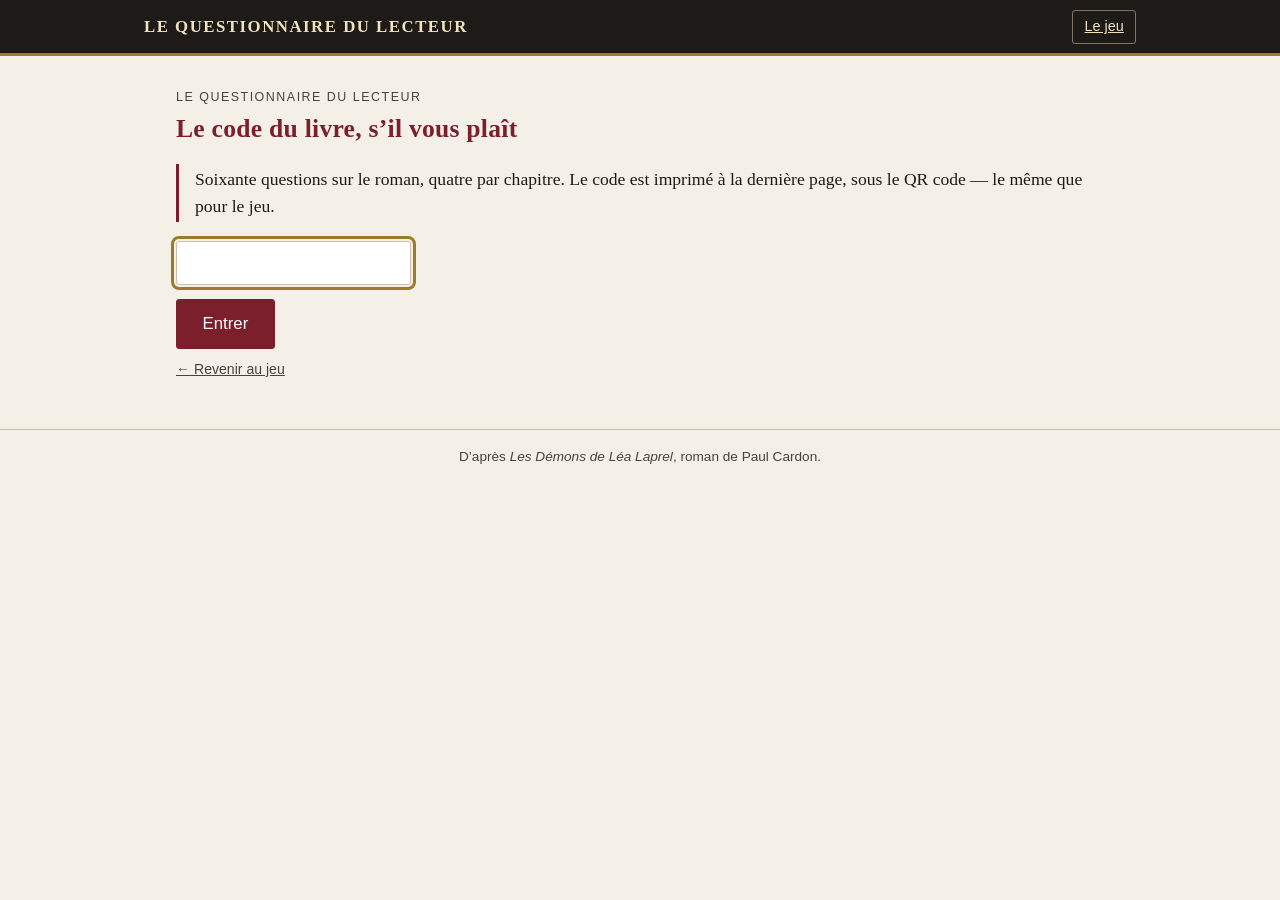
==== questionnaire.html @ 8be08f0a "Le questionnaire du lecteur : soixante questions, une note, un diplôme Le code du livre ouvrait une " ====
<!DOCTYPE html>
<html lang="fr">
<head>
<meta charset="utf-8">
<meta name="viewport" content="width=device-width, initial-scale=1, viewport-fit=cover">
<title>Le questionnaire du lecteur — Les Démons de Léa Laprel</title>
<meta name="description" content="Soixante questions sur Les Démons de Léa Laprel, roman de Paul Cardon : une par chapitre lu, une note sur 20, une mention et un diplôme.">
<meta name="robots" content="noindex">

<meta name="theme-color" content="#1e1a17">
<link rel="icon" href="icone-192.png" sizes="192x192">
<link rel="apple-touch-icon" href="icone-180.png">
<meta name="apple-mobile-web-app-capable" content="yes">
<meta name="apple-mobile-web-app-title" content="Léa Laprel">
<meta name="apple-mobile-web-app-status-bar-style" content="black-translucent">
<meta name="mobile-web-app-capable" content="yes">

<link rel="stylesheet" href="style.css">
<link rel="stylesheet" href="questionnaire.css">
</head>
<body class="lecteur questionnaire">

<div id="fond" class="fond" aria-hidden="true"></div>

<header class="entete" id="entete">
  <div class="entete-haut">
    <p class="marque">Le questionnaire du lecteur</p>
    <div class="compteurs">
      <span class="compteur" id="compte-score" hidden>0 / 60</span>
      <a class="bouton bouton-discret" href="index.html">Le jeu</a>
    </div>
  </div>
  <div class="jauge" id="jauge" hidden>
    <div class="jauge-barre" id="jauge-barre"></div>
  </div>
</header>

<main id="scene" class="scene">
  <section class="ecran">
    <h2 tabindex="-1">Chargement…</h2>
    <p>Le questionnaire récupère ses questions.</p>
  </section>
</main>

<footer class="pied">
  <p>D’après <em>Les Démons de Léa Laprel</em>, roman de Paul Cardon.</p>
</footer>

<p id="annonces" class="lecteur-seul" aria-live="polite"></p>

<noscript>
  <p class="bandeau">Ce questionnaire a besoin de JavaScript. Activez-le, puis rechargez la page.</p>
</noscript>

<script src="questionnaire.js"></script>
</body>
</html>
---- style.css ----
/* =========================================================================
   Escape game pédagogique — feuille de style unique.
   Ambiance du roman : papier, encre, bordeaux, dorure — et, derrière
   chaque écran, l'illustration du lieu (voir la section « Illustrations »).
   Aucune police téléchargée.
   ========================================================================= */

:root {
  --mono: Consolas, Menlo, "DejaVu Sans Mono", monospace;
  --papier:      #f5f0e7;
  --papier-fonce:#e9e1d3;
  --carte:       #fffdf8;
  --encre:       #1e1a17;
  --encre-douce: #4a423b;
  --bordeaux:    #7a1f2b;
  --bordeaux-clair:#9c3341;
  --or:          #9a7c2a;
  --vert:        #2f5d3a;
  --trait:       #cdbfa6;
  --ombre:       0 1px 2px rgba(30,26,23,.10), 0 4px 14px rgba(30,26,23,.06);

  --serif: Georgia, "Iowan Old Style", "Times New Roman", "Liberation Serif", serif;
  --sans: "Segoe UI", Roboto, "Helvetica Neue", Arial, "Liberation Sans", sans-serif;
}

* { box-sizing: border-box; }

html { -webkit-text-size-adjust: 100%; }

body {
  margin: 0;
  padding: 0;
  background: var(--papier);
  color: var(--encre);
  font-family: var(--sans);
  font-size: 17px;
  line-height: 1.55;
}

h1, h2, h3, .marque, .chiffre-revele, .code-sortie, .mot-de-passe {
  font-family: var(--serif);
  font-weight: 700;
  letter-spacing: .01em;
}

h2 { font-size: 1.6rem; margin: 0 0 .2em; }
/* Le titre d'un écran reçoit la mise au point pour que les lecteurs
   d'écran annoncent le changement de page. Il ne se tabule pas
   (tabindex="-1") : lui dessiner un cadre rouge n'aide personne et
   saute aux yeux sur chaque écran. On laisse le cadre aux titres que
   l'on peut vraiment atteindre au clavier. */
h2:focus-visible { outline: 3px solid var(--bordeaux); outline-offset: 4px; }
h2[tabindex="-1"]:focus, h2[tabindex="-1"]:focus-visible,
h3[tabindex="-1"]:focus, h3[tabindex="-1"]:focus-visible { outline: none; }
h3 { font-size: 1.15rem; margin: 0 0 .4em; }

p { margin: 0 0 .8em; }

.lecteur-seul {
  position: absolute; width: 1px; height: 1px;
  overflow: hidden; clip: rect(0 0 0 0); clip-path: inset(50%);
  white-space: nowrap;
}

/* ---------------------------------------------------------------- Bandeau */

.bandeau {
  margin: 0;
  padding: .7rem 1rem;
  background: #fbf1cf;
  border-bottom: 2px solid var(--or);
  color: #4a3a06;
  font-size: .95rem;
}
.bandeau ul { margin: .4em 0 0; padding-left: 1.2em; }
.bandeau li { margin-bottom: .2em; }
.bandeau strong { font-family: var(--serif); }

/* ----------------------------------------------------------------- Entête */

.entete {
  background: var(--encre);
  color: var(--papier);
  border-bottom: 3px solid var(--or);
  padding: .6rem clamp(.8rem, 3vw, 2rem);
}
.entete-haut {
  display: flex; flex-wrap: wrap; align-items: center; gap: .6rem 1rem;
  justify-content: space-between;
  max-width: 62rem; margin: 0 auto;
}
.marque {
  margin: 0;
  font-size: 1.05rem;
  color: #f0e2bd;
  text-transform: uppercase;
  letter-spacing: .09em;
}
.compteurs { display: flex; align-items: center; gap: .5rem; flex-wrap: wrap; }
.compteur {
  font-variant-numeric: tabular-nums;
  background: rgba(255,255,255,.09);
  border: 1px solid rgba(240,226,189,.3);
  border-radius: 3px;
  padding: .2rem .6rem;
  font-size: 1rem;
}
#chrono { font-family: var(--serif); font-size: 1.25rem; min-width: 5.2rem; text-align: center; font-variant-numeric: lining-nums; }

/* Carnet des chiffres trouvés */
.carnet {
  display: flex; gap: .4rem; justify-content: center;
  list-style: none; margin: .5rem auto 0; padding: 0;
  max-width: 62rem;
}
.carnet li {
  width: 2rem; height: 2.3rem;
  display: flex; align-items: center; justify-content: center;
  border: 1px solid rgba(240,226,189,.35);
  border-radius: 3px;
  font-family: var(--serif); font-size: 1.2rem;
  color: rgba(240,226,189,.35);
}
.carnet li.trouve { color: #1e1a17; background: #e3c86a; border-color: #e3c86a; }

/* ------------------------------------------------------------------ Scène */

.scene {
  max-width: 62rem;
  margin: 0 auto;
  padding: clamp(1rem, 3vw, 2rem) clamp(.8rem, 3vw, 2rem) 3rem;
}
.ecran > h2 { color: var(--bordeaux); }
.sur-titre {
  margin: 0 0 .1em;
  text-transform: uppercase; letter-spacing: .12em;
  font-size: .78rem; color: var(--encre-douce);
}

.narration {
  font-family: var(--serif);
  font-size: 1.1rem;
  border-left: 3px solid var(--bordeaux);
  padding: .1rem 0 .1rem 1rem;
  margin: 1rem 0 1.2rem;
}
.consigne-lecture {
  background: var(--papier-fonce);
  border: 1px solid var(--trait);
  border-radius: 4px;
  padding: .8rem 1rem;
  margin-bottom: 1.4rem;
}
.consigne-lecture strong { display: block; font-family: var(--serif); color: var(--bordeaux); }

/* ---------------------------------------------------------------- Énigmes */

.enigme {
  background: var(--carte);
  border: 1px solid var(--trait);
  border-radius: 5px;
  box-shadow: var(--ombre);
  padding: 1rem clamp(.8rem, 2.5vw, 1.4rem);
  margin-bottom: 1.2rem;
}
.enigme.resolue { border-color: var(--vert); background: #f4f8f3; }
.enigme-entete { display: flex; align-items: baseline; gap: .6rem; margin-bottom: .5rem; }
.enigme-numero {
  font-family: var(--serif); font-size: .8rem; letter-spacing: .1em;
  text-transform: uppercase; color: var(--encre-douce);
}
.enigme-etat { margin-left: auto; font-size: .9rem; color: var(--vert); font-weight: 700; }
.consigne { margin-bottom: .9rem; }

/* Boutons */
.bouton {
  font: inherit;
  font-family: var(--sans);
  background: var(--bordeaux);
  color: #fff;
  border: 1px solid var(--bordeaux);
  border-radius: 3px;
  padding: .55rem 1.1rem;
  cursor: pointer;
  min-height: 2.6rem;
}
.bouton:hover { background: var(--bordeaux-clair); }
.bouton:disabled { background: #a79b8c; border-color: #a79b8c; cursor: default; }
.bouton-secondaire { background: transparent; color: var(--bordeaux); }
.bouton-secondaire:hover { background: #f1e4e4; }
.bouton-discret {
  background: transparent; color: #f0e2bd;
  border-color: rgba(240,226,189,.45);
  padding: .3rem .7rem; min-height: 0; font-size: .9rem;
}
.bouton-discret:hover { background: rgba(255,255,255,.12); }
.bouton-large { font-size: 1.05rem; padding: .7rem 1.6rem; }
:focus-visible { outline: 3px solid var(--or); outline-offset: 2px; }
.entete :focus-visible { outline-color: #e3c86a; }

.ligne-actions { display: flex; flex-wrap: wrap; gap: .6rem; align-items: center; margin-top: .8rem; }

/* Retour après vérification */
.retour { margin: .8rem 0 0; padding: .6rem .8rem; border-radius: 3px; font-size: .97rem; }
.retour[data-ton="echec"] { background: #fbeeee; border: 1px solid #e0bcbc; color: #6c2029; }
.retour[data-ton="succes"] { background: #eef5ee; border: 1px solid #b9d3bd; color: var(--vert); }

/* --- Type « ordre » --- */
.tuiles { list-style: none; margin: 0; padding: 0; }
.tuile {
  display: flex; align-items: center; gap: .7rem;
  background: var(--papier);
  border: 1px solid var(--trait);
  border-left: 4px solid var(--or);
  border-radius: 3px;
  padding: .55rem .7rem;
  margin-bottom: .45rem;
}
.tuile.survol { border-color: var(--bordeaux); background: #f6ecec; }
.tuile.deplacee { border-left-color: var(--bordeaux); }
.tuile-rang {
  font-family: var(--serif); font-size: 1.1rem; color: var(--encre-douce);
  min-width: 1.4rem; text-align: center;
}
.tuile-texte { flex: 1; }
.tuile-texte.vide { color: #9a8f80; font-style: italic; }
.tuile-fleches { display: flex; gap: .25rem; }
.tuile-fleches .bouton {
  padding: .25rem .6rem; min-height: 2.2rem;
  background: transparent; color: var(--encre); border-color: var(--trait);
  font-size: 1rem; line-height: 1;
}
.tuile-fleches .bouton:hover:not(:disabled) { background: var(--papier-fonce); }
.tuile-fleches .bouton:disabled { opacity: .35; background: transparent; border-color: var(--trait); color: var(--encre); }
.aide-clavier { font-size: .88rem; color: var(--encre-douce); margin: .6rem 0 0; }

/* Révélation du mot de passe : uniquement après réussite */
.mot-de-passe {
  margin: .9rem 0 0; text-align: center;
  font-size: clamp(1.6rem, 6vw, 2.4rem); letter-spacing: .28em;
  color: var(--bordeaux); text-indent: .28em;
}
.mot-de-passe .lettre {
  display: inline-block;
  opacity: 0;
  animation: apparait .45s ease-out forwards;
}
@keyframes apparait {
  from { opacity: 0; transform: translateY(-.25em); }
  to   { opacity: 1; transform: none; }
}

/* --- Type « saisie » --- */
.champ-saisie {
  font: inherit; font-size: 1.05rem;
  padding: .5rem .7rem;
  border: 1px solid var(--trait); border-radius: 3px;
  background: #fff; color: var(--encre);
  min-width: 12rem; max-width: 100%;
}

/* --- Type « association » --- */
.assoc { display: grid; grid-template-columns: 1fr 1fr; gap: .5rem 1rem; }
.colonne { list-style: none; margin: 0; padding: 0; }
.colonne-titre {
  font-family: var(--serif); font-size: .8rem; text-transform: uppercase;
  letter-spacing: .1em; color: var(--encre-douce); margin: 0 0 .3rem;
}
.jeton {
  width: 100%; text-align: left; font: inherit; color: var(--encre);
  background: var(--papier); border: 1px solid var(--trait); border-radius: 3px;
  padding: .55rem .7rem; margin-bottom: .45rem; cursor: pointer;
  display: flex; align-items: center; gap: .5rem; min-height: 2.6rem;
}
.jeton:hover { background: var(--papier-fonce); }
.jeton[aria-pressed="true"] { border-color: var(--bordeaux); background: #f6ecec; box-shadow: inset 0 0 0 1px var(--bordeaux); }
.jeton.lie { border-left: 4px solid var(--or); }
.puce {
  display: inline-flex; align-items: center; justify-content: center;
  width: 1.5rem; height: 1.5rem; flex: none;
  border-radius: 50%; background: var(--or); color: #fff;
  font-size: .85rem; font-weight: 700;
}
.puce.creuse { background: transparent; border: 1px dashed var(--trait); color: transparent; }

/* --- Type « erreurs » --- */
.resume {
  font-family: var(--serif); font-size: 1.08rem; line-height: 2;
  background: var(--papier); border: 1px solid var(--trait);
  border-radius: 3px; padding: .8rem 1rem;
}
.mot {
  font: inherit; background: none; border: none;
  border-bottom: 1px dotted #b7a68a;
  padding: 0 .1em; margin: 0; cursor: pointer; color: inherit;
  border-radius: 2px;
}
.mot:hover { background: #efe6d4; }
.mot[aria-pressed="true"] {
  background: var(--bordeaux); color: #fff; border-bottom-color: var(--bordeaux);
  text-decoration: line-through;
}

/* ---------------------------------------------------------------- Indices */

.indices {
  background: var(--papier-fonce);
  border: 1px solid var(--trait); border-radius: 5px;
  padding: .9rem 1rem; margin-top: 1.6rem;
}
.indices h3 { color: var(--bordeaux); }
.indices p.avertissement { font-size: .9rem; color: var(--encre-douce); }
.indice {
  background: var(--carte); border: 1px solid var(--trait); border-left: 4px solid var(--or);
  border-radius: 3px; padding: .6rem .8rem; margin-bottom: .5rem;
}
.indice-titre { font-family: var(--serif); font-size: .8rem; text-transform: uppercase; letter-spacing: .1em; color: var(--encre-douce); }

/* ---------------------------------------------------------------- Coffret */

.coffret {
  margin-top: 1.6rem;
  background: var(--encre); color: var(--papier);
  border: 2px solid var(--or); border-radius: 5px;
  padding: 1.2rem clamp(.9rem, 3vw, 1.6rem);
}
.coffret h3 { color: #e3c86a; }
.chiffre-revele {
  font-size: clamp(3rem, 14vw, 5rem); line-height: 1;
  color: #e3c86a; text-align: center; margin: .3rem 0 .6rem;
}
.pont-pro {
  background: rgba(255,255,255,.06);
  border-left: 3px solid #e3c86a;
  padding: .8rem 1rem; margin: 1rem 0 0;
}
.pont-pro .etiquette {
  display: block; font-family: var(--serif); font-size: .78rem;
  text-transform: uppercase; letter-spacing: .12em; color: #e3c86a; margin-bottom: .3rem;
}
.coffret .bouton { background: #e3c86a; color: var(--encre); border-color: #e3c86a; }
.coffret .bouton:hover { background: #f0d986; }

/* ------------------------------------------------------------ Écran final */

.coffre-final {
  background: var(--carte); border: 1px solid var(--trait); border-radius: 5px;
  box-shadow: var(--ombre); padding: 1.4rem; text-align: center;
}
.champ-code {
  font-family: var(--mono); font-size: 2rem; letter-spacing: .5em;
  text-align: center; text-indent: .5em;
  width: 100%; max-width: 16rem;
  padding: .4rem; border: 2px solid var(--trait); border-radius: 4px;
  background: #fff; color: var(--encre);
}
.code-sortie {
  font-family: var(--mono);
  font-size: clamp(1.5rem, 6vw, 2.3rem);
  letter-spacing: .04em;
  color: var(--bordeaux); text-align: center;
  background: var(--papier-fonce); border: 2px dashed var(--bordeaux);
  border-radius: 5px; padding: 1rem; margin: 1rem 0;
  word-break: break-word;
}
.recap { list-style: none; padding: 0; margin: 1rem 0; }
.recap li {
  display: flex; justify-content: space-between; gap: 1rem;
  border-bottom: 1px dotted var(--trait); padding: .35rem 0;
}
.recap .valeur { font-family: var(--serif); font-weight: 700; }

/* --------------------------------------------------------- Repli / erreur */

.repli {
  background: var(--carte); border: 1px solid var(--trait);
  border-left: 4px solid var(--bordeaux);
  border-radius: 5px; padding: 1.2rem;
}
.repli code {
  background: var(--papier-fonce); padding: .1em .35em; border-radius: 2px;
  font-size: .95em;
}

/* ------------------------------------------------------------------- Pied */

.pied {
  border-top: 1px solid var(--trait);
  padding: 1rem; text-align: center;
  font-size: .85rem; color: var(--encre-douce);
}
.pied p { margin: 0; }

/* -------------------------------------------------------- Petits écrans */

@media (max-width: 640px) {
  body { font-size: 16px; }
  .assoc { grid-template-columns: 1fr; }
  .tuiles .tuile { flex-wrap: wrap; }      /* la liste du type « ordre », pas les lettres de la finale */
  .tuile-texte { flex-basis: 100%; order: 3; }
  .compteurs { width: 100%; justify-content: space-between; }
}

/* Écrans de salle informatique souvent en 1024×768 : on garde de grosses cibles */
@media (pointer: coarse) {
  .bouton, .jeton, .mot { min-height: 2.9rem; }
  .mot { min-height: 0; padding: .15em .25em; }
}

@media (prefers-reduced-motion: reduce) {
  .mot-de-passe .lettre { animation: none; opacity: 1; }
  * { transition: none !important; }
}

@media print {
  .entete, .pied, .indices, .ligne-actions { display: none; }
}

/* Écran de repli : le sélecteur de fichier natif reste le seul contrôle. */
.etiquette-fichier { display: block; font-weight: 700; margin-bottom: .3rem; }
.repli input[type="file"] { font: inherit; max-width: 100%; }

/* ------------------------------------------------- Écran de révélation
   Densité calculée pour tenir sans défilement sur un poste 1024x768. */

body.sans-pied .pied { display: none; }
body.sans-pied .carnet { display: none; }
body.sans-pied .entete { padding-top: .4rem; padding-bottom: .4rem; }
body.sans-pied .scene { padding-top: .6rem; padding-bottom: .8rem; }
body.sans-pied .marque { font-size: .92rem; }
body.sans-pied .compteur { font-size: .88rem; padding: .15rem .5rem; }
body.sans-pied #chrono { font-size: 1.05rem; }

.revelation .sur-titre { margin-bottom: 0; }
.revelation h2 { font-size: 1.22rem; margin: 0 0 .4rem; }
.revelation-grille {
  display: grid;
  grid-template-columns: 1fr 1fr;
  gap: .55rem .9rem;
  align-items: start;
}
.revelation .bloc {
  background: var(--carte);
  border: 1px solid var(--trait);
  border-radius: 5px;
  padding: .55rem .8rem;
}
.revelation .bloc-large { grid-column: 1 / -1; }
.revelation .bloc h3 {
  display: flex; align-items: baseline; gap: .45rem;
  color: var(--bordeaux); font-size: .98rem; margin: 0 0 .35rem;
}
.revelation .bloc-num {
  display: inline-flex; align-items: center; justify-content: center;
  width: 1.3rem; height: 1.3rem; flex: none;
  border-radius: 50%; background: var(--bordeaux); color: #fff;
  font-family: var(--sans); font-size: .78rem; font-weight: 700;
}
.revelation .bloc > p { margin: 0; font-size: .9rem; line-height: 1.45; }

.equivalences { list-style: none; margin: 0; padding: 0; }
.equivalences li {
  display: flex; justify-content: space-between; align-items: baseline; gap: .9rem;
  padding: .08rem 0;
  border-bottom: 1px dotted var(--trait);
  font-size: .85rem; line-height: 1.38;
}
.equivalences li:last-child { border-bottom: none; }
.equivalences .somme { flex: 1 1 auto; }
.equivalences .equiv {
  flex: 0 1 auto; text-align: right;
  font-weight: 700; color: var(--bordeaux);
}

.revelation .encadre {
  margin: .45rem 0 0; padding: .4rem .6rem;
  background: var(--encre); color: #f0e2bd;
  border-left: 3px solid #e3c86a; border-radius: 3px;
  font-family: var(--serif); font-size: .86rem; line-height: 1.36;
}
.revelation .note {
  margin: .5rem 0 0;
  font-size: .7rem; line-height: 1.36; color: var(--encre-douce);
}
.revelation .ligne-actions { margin-top: .5rem; }
.revelation .bouton-large { font-size: 1rem; padding: .5rem 1.4rem; min-height: 2.3rem; }

/* En dessous de 860 px (tablette), une seule colonne : les deux colonnes
   obligeraient chaque ligne à se couper en deux. */
@media (max-width: 860px) {
  .revelation-grille { grid-template-columns: 1fr; }
  .equivalences li { flex-wrap: wrap; gap: 0 .6rem; }
  .equivalences .equiv { text-align: left; }
  body.sans-pied .scene { padding-bottom: 2rem; }
}

/* ------------------------------------- Le passage du roman dans l'app */

.passage {
  background: var(--carte);
  border: 1px solid var(--trait);
  border-left: 4px solid var(--bordeaux);
  border-radius: 5px;
  padding: .7rem clamp(.7rem, 2vw, 1.1rem);
  margin-bottom: 1.4rem;
}
.passage-entete {
  display: flex; align-items: center; justify-content: space-between;
  gap: .8rem; flex-wrap: wrap; margin-bottom: .5rem;
}
.passage-entete h3 { margin: 0; color: var(--bordeaux); font-size: 1.02rem; }
.bouton-petit { padding: .3rem .8rem; min-height: 2.1rem; font-size: .88rem; }

/* Un seul ascenseur pour tout l'extrait, sous-titres compris : avec deux
   listes, deux zones de défilement séparées rendaient la lecture pénible. */
.passage-corps { max-height: 52vh; overflow-y: auto; padding-right: .4rem; }

/* Le texte garde la forme qu'il a dans le livre : des paragraphes, un
   alinéa, les répliques détachées. Le numéro de ligne se lit en exposant
   au début de chaque phrase, comme dans une édition scolaire — il sert
   aux renvois « l. 19 » sans découper la page en bandes. */
.passage-texte {
  font-family: var(--serif); font-size: 1.04rem; line-height: 1.8;
  text-align: left; hyphens: none;
}

.passage-compte {
  font-size: .82rem; color: var(--encre-douce);
  letter-spacing: .04em; text-transform: lowercase;
  margin-left: auto; margin-right: .2rem;
}
.passage-situation {
  margin: .9rem 0 .3rem; font-size: .86rem; letter-spacing: .05em;
  text-transform: uppercase; color: var(--bordeaux);
}
.passage-situation:first-child { margin-top: 0; }

@media (max-width: 640px) {
  .passage-texte { font-size: 1rem; line-height: 1.75; }
  .passage-corps { max-height: 46vh; }
}

/* ----------------------------------- L'étude du texte (version élèves) */

.etude {
  background: var(--papier-fonce);
  border: 1px solid var(--trait);
  border-radius: 5px;
  padding: .85rem clamp(.7rem, 2vw, 1.1rem) 1rem;
  margin-bottom: 1.4rem;
}
.etude-entete {
  display: flex; align-items: baseline; justify-content: space-between;
  gap: .8rem; flex-wrap: wrap; margin-bottom: .35rem;
}
.etude-entete h3 { margin: 0; color: var(--encre); font-size: 1.05rem; }
.etude-compte { font-size: .82rem; color: var(--encre-douce); }
.etude-consigne { margin: 0 0 .9rem; font-size: .95rem; color: var(--encre-douce); }

.etude-questions { margin: 0; padding: 0 0 0 1.5rem; display: grid; gap: 1.1rem; }
.etude-question {
  padding: .1rem 0 .1rem .55rem;
  border-left: 3px solid transparent;
}
.etude-question[data-etat="juste"] { border-left-color: var(--vert); }
.etude-question[data-etat="faux"]  { border-left-color: var(--bordeaux-clair); }
.etude-question .question-libelle { font-family: var(--serif); font-size: 1.02rem; }
.etude-question .champ-saisie { max-width: 22rem; }

.etiquette-domaine {
  display: inline-block; margin-bottom: .3rem;
  padding: .08rem .5rem;
  background: var(--carte); border: 1px solid var(--trait); border-radius: 999px;
  font-size: .74rem; letter-spacing: .09em; text-transform: uppercase;
  color: var(--bordeaux);
}
.retour-question { margin-top: .5rem; font-size: .93rem; }

/* La pastille de renvoi : « phrase 19 ». Le numéro est calculé par le
   moteur à partir du texte visé — il n'est écrit nulle part. On la touche
   pour surligner la phrase dans l'extrait. */
.renvoi {
  display: inline-block;
  font-family: var(--sans); font-size: .76rem; font-weight: 600;
  letter-spacing: .02em; line-height: 1.3;
  padding: .26rem .62rem; margin: 0;
  color: var(--bordeaux); background: var(--papier);
  border: 1px solid var(--trait); border-radius: 999px;
  cursor: pointer; white-space: nowrap;
  vertical-align: .08em; position: relative;
}
/* La pastille reste petite dans la phrase, mais la zone touchée fait la
   taille d'un doigt : indispensable sur téléphone. */
.renvoi::after { content: ''; position: absolute; top: -9px; right: -4px; bottom: -9px; left: -4px; }
.renvoi:hover { background: #fbf1cf; border-color: var(--bordeaux); }
.renvoi:focus-visible { outline: 2px solid var(--bordeaux); outline-offset: 2px; }
.retour-renvois .renvoi { background: var(--carte); }

/* La phrase visée, une fois la pastille touchée. Elle le reste jusqu'à
   la pastille suivante : deux renvois se comparent ainsi à l'œil. */

.titre-enigme {
  margin: 0 0 .2rem; color: var(--bordeaux);
  font-size: 1.05rem; letter-spacing: .02em;
}
.titre-enigme::after {
  content: ""; display: block; width: 2.2rem; height: 2px;
  margin-top: .3rem; background: var(--or);
}

@media (max-width: 640px) {
  .etude-questions { padding-left: 1.2rem; gap: 1.3rem; }
}

/* =========================================================================
   Version lecteur — composants propres aux quatorze étapes.
   ========================================================================= */

/* --- La phrase à reconstituer, dans l'en-tête --- */
.phrase-bandeau {
  display: flex; flex-wrap: wrap; justify-content: center; align-items: center;
  gap: .18rem; margin: .55rem auto 0; padding: 0; max-width: 62rem;
  font-family: var(--serif);
}
.phrase-bandeau .case {
  display: inline-flex; align-items: center; justify-content: center;
  min-width: 1.5rem; height: 1.9rem; padding: 0 .15rem;
  border-bottom: 2px solid rgba(240,226,189,.35);
  color: rgba(240,226,189,.3); font-size: 1.05rem;
}
.phrase-bandeau .case.trouvee { color: #e3c86a; border-bottom-color: #e3c86a; }
.phrase-bandeau .liaison { width: .7rem; }

/* --- Les tuiles de la finale -------------------------------------
   « J’ÉTAIS » est posé, le reste se déplace. Une tuile doit se viser au
   pouce : jamais moins de 44 px, et l'ensemble doit tenir sur la
   largeur d'un iPhone sans déborder. */
.tuiles-finale {
  display: flex; flex-wrap: wrap; align-items: center; justify-content: center;
  gap: .3rem .5rem; margin: .4rem 0 .6rem;
}
.tuiles-fixe, .tuiles-mot { display: flex; flex-wrap: wrap; gap: .25rem; align-items: center; }
.tuiles-plateau {
  display: flex; flex-wrap: wrap; align-items: center; justify-content: center;
  gap: .25rem .5rem;
}
.tuiles-espace { width: .5rem; }
.tuiles-liaison { color: var(--encre-douce); font-size: 1.1rem; padding: 0 .05rem; }
.tuiles-finale .tuile {
  font-family: var(--serif); font-size: 1.15rem; font-weight: 700;
  min-width: 2.5rem; min-height: 2.75rem; padding: 0 .2rem;
  display: inline-flex; align-items: center; justify-content: center;
  background: var(--carte); color: var(--encre);
  border: 1px solid var(--trait); border-radius: 4px;
  box-shadow: var(--ombre); cursor: pointer;
  touch-action: manipulation;          /* pas de zoom au double-toucher */
}
.tuiles-finale .tuile:hover { background: var(--papier-fonce); }
.tuiles-finale .tuile.choisie {
  background: var(--bordeaux); color: #fff; border-color: var(--bordeaux);
  transform: translateY(-2px);
}
.tuiles-finale .tuile-posee {
  background: transparent; color: var(--encre-douce);
  border-style: dashed; box-shadow: none; cursor: default;
}
.tuiles-indices { margin-top: .4rem; }
.tuiles-indices .indice { margin: .25rem 0; }
.ligne-actions-gauche { justify-content: flex-start; }

/* La boîte : les lettres gagnées, en vrac. Plus de cases vides en forme
   de phrase — elles disaient le nombre de mots et leurs longueurs. */
.boite-nom {
  font-family: var(--sans); font-size: .72rem; letter-spacing: .09em;
  text-transform: uppercase; color: rgba(240,226,189,.55);
  margin-right: .35rem; white-space: nowrap;
}
.phrase-bandeau .case {
  border: 1px solid rgba(240,226,189,.28); border-radius: 3px;
  background: rgba(240,226,189,.07);
}
.phrase-bandeau .case.trouvee {
  border-color: rgba(227,200,106,.55); background: rgba(227,200,106,.12);
}

/* Une ligne sous les deux portes de l'accueil : elle annonce le
   questionnaire sans se donner des airs de troisième entrée. */
.annonce-questionnaire {
  margin: .9rem 0 0; font-size: .92rem; color: var(--encre-douce);
  text-align: center; font-style: italic;
}

.avertissement-fort {
  background: #fbf1cf; border: 1px solid var(--or); border-left: 4px solid var(--bordeaux);
  border-radius: 4px; padding: .65rem .9rem; margin: 0 0 1.2rem;
  color: #4a3a06; font-weight: 700;
}

.jeu-corps { margin: 1rem 0 0; }

/* --- Sélection : intrus, cartes à retourner --- */
.cartes { list-style: none; margin: 0; padding: 0; display: grid; gap: .5rem; }
@media (min-width: 620px) { .cartes { grid-template-columns: 1fr 1fr; } }
/* La couleur du texte est écrite noir sur blanc : sans elle, Safari sur
   iPhone habille les <button> de son bleu système, et les choix du jeu
   se mettaient à ressembler à des liens. */
.carte {
  width: 100%; text-align: left; font: inherit; color: var(--encre);
  background: var(--carte); border: 1px solid var(--trait); border-left: 4px solid var(--trait);
  border-radius: 4px; padding: .7rem .85rem; cursor: pointer; min-height: 3rem;
}
.carte:hover { background: var(--papier-fonce); }
.carte[aria-pressed="true"] {
  background: var(--encre); color: #f0e2bd; border-color: var(--encre);
  border-left-color: #e3c86a;
}
.carte[aria-pressed="true"]::before { content: "✓ "; color: #e3c86a; font-weight: 700; }

/* --- Questions : menus, boutons, vrai/faux --- */
.questions { margin: 0; padding: 0 0 0 1.4rem; display: grid; gap: .9rem; }
.questions li { padding-left: .2rem; }
.question-libelle { margin: 0 0 .4rem; }
.choix { display: flex; flex-wrap: wrap; gap: .4rem; }
.choix-vf .choix-bouton { min-width: 5.5rem; }
.choix-bouton {
  font: inherit; background: var(--papier); color: var(--encre);
  border: 1px solid var(--trait); border-radius: 3px;
  padding: .5rem .9rem; cursor: pointer; min-height: 2.7rem;
}
.choix-bouton:hover { background: var(--papier-fonce); }
.choix-bouton[aria-pressed="true"] {
  background: var(--bordeaux); color: #fff; border-color: var(--bordeaux);
}
.menu {
  font: inherit; font-size: 1rem; width: 100%; max-width: 26rem;
  padding: .5rem .6rem; min-height: 2.7rem;
  background: #fff; color: var(--encre);
  border: 1px solid var(--trait); border-radius: 3px;
}

/* --- Champs : code, cadenas, devinettes, scores, trous, citations --- */
.champs { display: grid; gap: .8rem; }
.champ-ligne { display: grid; gap: .25rem; }
.champ-libelle { font-size: .97rem; }
.champs-citations .champ-libelle { font-family: var(--serif); font-size: 1.05rem; line-height: 1.6; }
.champs-code .champ-saisie, .champs-cadenas .champ-saisie { max-width: 12rem; }
.champ-cadenas {
  font-family: var(--mono); font-size: 2rem; letter-spacing: .5em;
  text-align: center; text-indent: .5em;
  min-width: 0; width: 9.5rem; max-width: 100%;
}
.phrase-trous {
  font-family: var(--serif); font-size: 1.1rem; line-height: 2.4;
  background: var(--papier); border: 1px solid var(--trait);
  border-radius: 4px; padding: .8rem 1rem; margin: 0;
}
.phrase-trous-seule { background: transparent; border: none; text-align: center; }
.champ-trou {
  display: inline-block; width: 8rem; min-width: 0;
  font-family: var(--serif); text-align: center;
  padding: .15rem .3rem; margin: 0 .2rem;
  border: 0; border-bottom: 2px solid var(--bordeaux); border-radius: 0;
  background: transparent;
}
.champ-trou:focus { outline: none; background: #fbf1cf; }

/* --- Anagrammes --- */
.anagramme {
  background: var(--carte); border: 1px solid var(--trait);
  border-radius: 5px; padding: .8rem 1rem; margin-bottom: .9rem;
}
.anagramme-source { margin: 0 0 .4rem; }
.anagramme-mot { font-family: var(--serif); font-size: 1.15rem; color: var(--bordeaux); font-weight: 700; letter-spacing: .08em; }
.anagramme-fleche { color: var(--encre-douce); }
.anagramme-indice { color: var(--encre-douce); font-size: .9rem; }
.anagramme-resultat {
  font-family: var(--mono); font-size: 1.5rem; letter-spacing: .22em;
  text-align: center; margin: .4rem 0 .6rem; min-height: 2rem;
  color: var(--encre); background: var(--papier-fonce);
  border-radius: 3px; padding: .35rem;
}
.anagramme-banque { display: flex; flex-wrap: wrap; gap: .35rem; justify-content: center; }
.lettre-jeton {
  font-family: var(--serif); font-size: 1.15rem; font-weight: 700;
  width: 2.6rem; height: 2.9rem;
  background: var(--papier); color: var(--encre);
  border: 1px solid var(--trait); border-radius: 3px; cursor: pointer;
}
.lettre-jeton:hover:not(:disabled) { background: #e3c86a; border-color: var(--or); }
.lettre-jeton.utilisee { opacity: .25; cursor: default; }

/* --- Passerelle : la lettre gagnée --- */
.passerelle { text-align: center; }
.lettre-gagnee {
  font-family: var(--serif); font-weight: 700;
  font-size: clamp(4rem, 18vw, 7rem); line-height: 1;
  color: var(--bordeaux); margin: .4rem 0 .6rem;
  animation: apparait .45s ease-out both;
}
.citation {
  font-family: var(--serif); font-size: 1.1rem; font-style: italic;
  color: var(--encre-douce); max-width: 34rem; margin: 0 auto .4rem;
}

/* --- Révélation finale --- */
.revelation-lecteur .narration { border-left-color: var(--or); }
.revelation-lecteur .code-sortie { letter-spacing: .12em; }
.revelation-lecteur .note { font-size: .82rem; color: var(--encre-douce); margin-top: 1rem; }

@media (max-width: 640px) {
  .phrase-bandeau { gap: .12rem; }
  .phrase-bandeau .case { min-width: 1.05rem; height: 1.6rem; font-size: .9rem; padding: 0 .05rem; }
  .phrase-bandeau .liaison { width: .45rem; }
  .questions { padding-left: 1.1rem; }
  .champ-trou { width: 6rem; }
}

/* --- Les deux portes de l'accueil --- */
.consigne-portes { margin: 1rem 0 .6rem; color: var(--encre-douce); }
.portes { display: grid; gap: .7rem; margin-bottom: 1.2rem; }
@media (min-width: 640px) { .portes { grid-template-columns: 1fr 1fr; } }
.porte-carte {
  display: block; width: 100%; text-align: left; font: inherit; cursor: pointer;
  color: var(--encre);
  background: var(--carte); border: 1px solid var(--trait);
  border-left: 4px solid var(--bordeaux); border-radius: 5px;
  padding: .9rem 1rem; box-shadow: var(--ombre);
}
.porte-carte:hover { background: var(--papier-fonce); border-left-color: var(--or); }
.porte-titre {
  display: block; font-family: var(--serif); font-weight: 700;
  font-size: 1.15rem; color: var(--bordeaux); margin-bottom: .25rem;
}
.porte-sous { display: block; font-size: .93rem; color: var(--encre-douce); line-height: 1.5; }

.lien-discret {
  font: inherit; font-size: .88rem; background: none; border: 0;
  color: var(--encre-douce); text-decoration: underline; cursor: pointer; padding: .2rem 0;
}
.lien-discret:hover { color: var(--bordeaux); }

/* --- Minuteur de la séance (version élèves) --- */
#chrono {
  font-family: var(--serif); font-size: 1.2rem; min-width: 5rem;
  text-align: center; font-variant-numeric: lining-nums;
}
#chrono.bientot { color: #f0c27a; border-color: #f0c27a; }
#chrono.ecoule { color: #e59a9a; border-color: #e59a9a; font-size: .95rem; }

/* --- Lettre offerte : chapitre retiré de la séance par le professeur --- */
.phrase-bandeau .case.offerte {
  color: rgba(227,200,106,.45);
  border-bottom-color: rgba(227,200,106,.3);
  border-bottom-style: dotted;
}

/* ------------------------------------------------------------ Les salles
   Une étape est une salle : l'illustration en grand, et sur elle des
   touches posées sur les objets. On presse, un volet s'ouvre — le texte
   d'un côté, l'énigme de l'autre. Les masques couvrent, dans l'image, le
   détail qui donnerait la réponse ; ils se lèvent quand la salle s'ouvre.
   L'image jouable est toujours l'horizontale, jamais rognée : aucun
   repère ne doit sortir du cadre. La verticale remplit le fond.        */

.fond {
  position: fixed; inset: 0; z-index: 0;
  overflow: hidden; background: #0d0b09;
}
body:not(.avec-image) .fond { display: none; }
.fond picture, .fond img { display: block; width: 100%; height: 100%; }
.fond img { object-fit: cover; }

/* Derrière une salle : un remplissage, flou et sombre. */
body.fond-remplissage .fond img {
  filter: blur(26px) brightness(.40) saturate(.8);
  transform: scale(1.12);
}
/* Accueil, récompense, révélation : l'image en grand et nette. */
body.fond-net .fond img { filter: none; transform: none; }

.bandeau, .entete, .scene, .pied { position: relative; z-index: 1; }

/* Les écrans de lecture gardent leur cadre opaque ; la salle, non :
   c'est l'image qui doit occuper l'écran. */
body.avec-image .ecran:not(.salle) {
  background: rgba(246, 241, 232, .95);
  border: 1px solid rgba(120, 104, 78, .45);
  border-radius: 10px;
  padding: clamp(1rem, 3vw, 1.9rem);
  box-shadow: 0 20px 60px rgba(0, 0, 0, .55);
  margin-top: clamp(84px, 19vh, 220px);
}
body.avec-image .pied { color: var(--papier); border-top-color: rgba(255,255,255,.25); }
body.avec-image .pied em { color: #e3c86a; }

/* --- l'écran d'une salle --- */

.ecran.salle { color: var(--papier); text-align: center; }
.ecran.salle > h2 { color: #e3c86a; margin-bottom: .5rem; }
.ecran.salle > .sur-titre { color: #cbbfab; }
.salle-consigne { margin: .7rem 0 .4rem; font-size: .9rem; color: #cbbfab; }
.salle-liste {
  list-style: none; margin: 0 0 .4rem; padding: 0;
  display: flex; flex-wrap: wrap; gap: .5rem; justify-content: center;
}
.bouton-repere { background: rgba(255,255,255,.07); color: #f5f0e7; border-color: rgba(227,200,106,.55); }
.bouton-repere:hover { background: rgba(227,200,106,.22); color: #fff; }
.salle-message {
  position: absolute; left: 1rem; right: 1rem; bottom: 1rem;
  margin: 0 auto; max-width: 42rem; text-align: center;
  background: rgba(18,15,12,.82); color: #f5f0e7;
  border: 1px solid rgba(227,200,106,.45); border-radius: 4px;
  padding: .55rem .9rem;
}
.salle-message[data-ton="succes"] { border-color: #9ccfa4; color: #e8f4ea; }

/* --- le plateau : l'image entière, et rien de rogné --- */

.plateau {
  position: relative;
  width: min(100%, calc((100vh - 17rem) * 1.5));
  margin: 0 auto;
  aspect-ratio: 3 / 2;
  border-radius: 6px;
  overflow: hidden;
  background: #0d0b09;
  box-shadow: 0 18px 50px rgba(0,0,0,.6), 0 0 0 1px rgba(227,200,106,.35);
}
.plateau-image { display: block; width: 100%; height: 100%; object-fit: cover; }

/* --- les touches --- */

.touche {
  position: absolute; transform: translate(-50%, -50%);
  width: max(46px, calc(var(--rayon, 4.5%) * 2));
  height: max(46px, calc(var(--rayon, 4.5%) * 2));
  padding: 0; border: 0; background: none; border-radius: 50%; cursor: pointer;
}
.touche-pastille {
  position: absolute; inset: 0; border-radius: 50%;
  border: 2px solid rgba(255,255,255,.9);
  background: radial-gradient(circle, rgba(227,200,106,.42), rgba(227,200,106,.10) 58%, transparent 72%);
  box-shadow: 0 0 0 2px rgba(0,0,0,.35), 0 2px 12px rgba(0,0,0,.55);
  animation: touche-bat 2.8s ease-in-out infinite;
}
.touche-texte .touche-pastille {
  border-color: #a8d8ff;
  background: radial-gradient(circle, rgba(73,176,255,.42), rgba(73,176,255,.10) 58%, transparent 72%);
}
@keyframes touche-bat {
  0%, 100% { transform: scale(1); opacity: .88; }
  50% { transform: scale(1.14); opacity: 1; }
}
.touche:hover .touche-pastille,
.touche:focus-visible .touche-pastille { animation: none; transform: scale(1.16); border-color: #fff; }
.touche:focus-visible { outline: 3px solid #e3c86a; outline-offset: 4px; }
.touche-nom {
  position: absolute; left: 50%; top: 100%; transform: translate(-50%, .3rem);
  white-space: nowrap; font-family: var(--sans); font-size: .78rem;
  background: rgba(18,15,12,.88); color: #f5f0e7;
  padding: .16rem .5rem; border-radius: 3px;
  opacity: 0; pointer-events: none; transition: opacity .15s;
}
.touche:hover .touche-nom, .touche:focus-visible .touche-nom { opacity: 1; }
.touche.ouverte .touche-pastille {
  animation: none; border-color: #9ccfa4;
  background: radial-gradient(circle, rgba(156,207,164,.5), transparent 70%);
}
.touche.ouverte::after {
  content: "\2713"; position: absolute; inset: 0;
  display: flex; align-items: center; justify-content: center;
  color: #e6f4e9; font-weight: 700; font-size: 1.1rem;
  text-shadow: 0 1px 3px rgba(0,0,0,.7);
}

/* --- les masques : ce que l'image ne doit pas encore dire --- */

.masque {
  position: absolute; border-radius: 6px;
  background: rgba(238, 233, 223, .30);
  backdrop-filter: blur(11px) brightness(.85);
  -webkit-backdrop-filter: blur(11px) brightness(.85);
  box-shadow: inset 0 0 0 1px rgba(255,255,255,.4);
  transition: opacity 1.2s ease;
}
@supports not ((backdrop-filter: blur(1px)) or (-webkit-backdrop-filter: blur(1px))) {
  .masque { background: rgba(28, 24, 20, .94); }
}
.plateau.ouverte .masque { opacity: 0; }
.plateau.ouverte { box-shadow: 0 18px 50px rgba(0,0,0,.6), 0 0 0 2px #9ccfa4; }

/* --- les volets --- */

.volet {
  position: fixed; inset: 0; z-index: 5;
  display: flex; align-items: flex-start; justify-content: center;
  padding: clamp(.4rem, 2vw, 1.5rem);
  padding-bottom: calc(clamp(.4rem, 2vw, 1.5rem) + env(safe-area-inset-bottom, 0px));
  background: rgba(10, 8, 6, .76);
  /* Un volet plus haut que l'écran doit pouvoir défiler EN ENTIER. Avec
     align-items: center, le débordement se partage en haut et en bas, et
     le haut devient inatteignable : sur iPhone, l'en-tête et la première
     ligne de l'énoncé passaient au-dessus du bord. */
  overflow-y: auto; -webkit-overflow-scrolling: touch;
}
.volet[hidden] { display: none; }
.volet-cadre {
  background: var(--papier); color: var(--encre);
  border: 1px solid var(--trait); border-radius: 8px;
  width: min(62rem, 100%);
  /* vh ignore la barre d'adresse de Safari : la fenêtre se croyait plus
     courte que l'écran et ses boutons tombaient sous le bord visible.
     dvh suit la barre, et vh reste pour les navigateurs qui l'ignorent. */
  max-height: 93vh;
  max-height: 93dvh;
  margin: auto;                       /* centré quand il y a la place */
  display: flex; flex-direction: column; text-align: left;
  box-shadow: 0 24px 70px rgba(0,0,0,.65);
}
.volet-entete {
  display: flex; align-items: center; gap: 1rem;
  padding: .7rem 1rem .5rem; border-bottom: 1px solid var(--trait);
}
.volet-entete h3 { margin: 0; flex: 1; color: var(--bordeaux); }
.volet-entete h3:focus-visible { outline: 3px solid var(--bordeaux); outline-offset: 3px; }
.volet-fermer {
  font: inherit; line-height: 1; width: 2.2rem; height: 2.2rem;
  background: none; color: var(--encre-douce);
  border: 1px solid var(--trait); border-radius: 4px; cursor: pointer;
}
.volet-fermer:hover { background: var(--papier-fonce); color: var(--encre); }
.volet-corps {
  overflow-y: auto; -webkit-overflow-scrolling: touch;
  overscroll-behavior: contain;
  padding: 1rem;
  padding-bottom: 1.7rem;             /* la dernière ligne ne colle pas aux boutons */
  /* Ombres de défilement : deux dégradés « local » suivent le contenu et
     masquent deux dégradés « scroll » fixés aux bords. On ne voit donc
     l'ombre que s'il reste quelque chose à faire défiler de ce côté-là,
     sans une ligne de JavaScript. */
  background:
    linear-gradient(var(--papier) 30%, rgba(245,240,231,0)) top    / 100% 1.5rem no-repeat local,
    linear-gradient(rgba(245,240,231,0), var(--papier) 70%) bottom / 100% 1.5rem no-repeat local,
    linear-gradient(rgba(30,26,23,.18), rgba(30,26,23,0))   top    / 100% .8rem  no-repeat scroll,
    linear-gradient(rgba(30,26,23,0), rgba(30,26,23,.18))   bottom / 100% .8rem  no-repeat scroll;
  background-color: var(--papier);
}
.volet-corps > :last-child { margin-bottom: 0; }
.volet-actions {
  padding: .7rem 1rem calc(1rem + env(safe-area-inset-bottom, 0px));
  background: var(--papier);
  border-top: 1px solid var(--trait);
  border-radius: 0 0 8px 8px;
}
/* le volet défile déjà : l'extrait n'a plus besoin de sa propre fenêtre */
.volet .passage-corps { max-height: none; }
body.volet-ouvert { overflow: hidden; }

/* Le volet vit à l'intérieur de .scene, qui porte z-index: 1 : son
   propre z-index: 5 ne vaut donc qu'à l'intérieur de cette couche. Le
   pied de page, couche voisine de même rang mais plus bas dans la page,
   passait par-dessus — « D'après Les Démons de Léa Laprel » s'affichait
   sur les boutons Valider et Un indice. On fait monter la couche entière
   le temps que le volet est ouvert. */
body.volet-ouvert .scene { z-index: 6; }

@media (max-width: 640px) {
  .plateau { width: min(100%, calc((100vh - 19rem) * 1.5)); }
  .plateau { width: min(100%, calc((100dvh - 19rem) * 1.5)); }
  .volet-cadre { width: 100%; max-height: 95vh; }
  .volet-cadre { max-height: 95dvh; }
  .volet-corps { padding: .8rem; padding-bottom: 1.5rem; }
  .salle-consigne { font-size: .84rem; }
}

@media (prefers-reduced-motion: reduce) {
  .touche-pastille { animation: none; }
  .masque { transition: none; }
}

@media print {
  .fond, .plateau, .salle-liste, .salle-consigne { display: none; }
  .volet { position: static; background: none; padding: 0; }
  .volet[hidden] { display: none; }
  .volet-cadre { box-shadow: none; max-height: none; width: 100%; }
  body.avec-image .ecran:not(.salle) { background: none; border: 0; box-shadow: none; padding: 0; margin-top: 0; }
  body.avec-image .pied { color: var(--encre-douce); }
}

/* Une salle dont l'illustration n'est pas encore faite : une plaque
   sombre, et le jeu continue. */
.plateau.sans-image { background: linear-gradient(160deg, #241f1a, #12100e 60%, #1b1713); }
.plateau.sans-image .plateau-image { visibility: hidden; }
.plateau.sans-image::before {
  content: "Illustration à venir";
  position: absolute; inset: auto 0 1.2rem 0; text-align: center;
  font-family: var(--serif); font-style: italic; font-size: .95rem;
  color: rgba(227, 200, 106, .75);
}

/* --- Le parcours : le code d'équipe, à recopier sur la fiche ------
   Il doit se lire d'un coup d'œil depuis le fond de la classe, et se
   recopier sans erreur : chasse fixe, lettres espacées, bien détaché. */
.code-equipe {
  margin: 1.1rem auto .2rem; max-width: 30rem;
  padding: .6rem .8rem;
  background: var(--papier-fonce); border: 1px dashed var(--trait); border-radius: 4px;
  font-size: .95rem; color: var(--encre-douce); text-align: center;
}
.code-equipe strong {
  display: inline-block; margin-left: .3rem;
  font-family: var(--mono); font-size: 1.5rem; letter-spacing: .22em;
  color: var(--bordeaux); text-transform: uppercase;
}
body.avec-image .code-equipe { background: rgba(245,240,231,.92); }

.ligne-saisie { display: flex; justify-content: center; margin: 1rem 0 .6rem; }
.ligne-saisie .champ-saisie {
  font-family: var(--mono); font-size: 1.4rem; letter-spacing: .2em;
  text-align: center; text-transform: uppercase; max-width: 11rem; min-width: 0;
}

/* La ligne sous le bouton du concours : la date du tirage et le règlement. */
.mention-concours {
  margin: .6rem 0 0;
  font-size: .85rem;
  color: var(--encre-douce);
}
.mention-concours a { color: var(--bordeaux); }
/* le bouton du concours ne colle pas à la consigne qui le précède */
.coffre-final .aide-clavier + p { margin-top: .7rem; }

/* Ce qu'il y a à gagner, dans le coffret de la fin. */
.lots {
  margin: .9rem auto 0;
  max-width: 34rem;
  text-align: left;
  border-top: 1px solid var(--trait);
  border-bottom: 1px solid var(--trait);
  padding: .7rem 0 .6rem;
}
.lots-titre {
  margin: 0 0 .4rem;
  font-family: var(--serif);
  font-size: .82rem;
  letter-spacing: .1em;
  text-transform: uppercase;
  color: var(--encre-douce);
  text-align: center;
}
.lots-liste { list-style: none; margin: 0; padding: 0; font-size: .92rem; }
.lots-liste li {
  display: flex; gap: .6rem; align-items: baseline;
  margin: .3rem 0;
}
.lots-rang {
  flex: 0 0 4.6rem;
  font-family: var(--serif); font-weight: 700;
  color: var(--bordeaux);
}
@media (max-width: 640px) {
  .lots-liste li { display: block; }
  .lots-rang { display: block; }
}

/* --- L'extrait, ligne à ligne comme le livre l'imprime --------------- */
.passage-texte {
  font-family: var(--serif);
  font-size: 1.04rem;
  line-height: 1.8;
  text-align: left;
  hyphens: none;
}
.passage-ligne {
  display: flex;
  gap: .9rem;
  margin: 0;
}
.passage-num {
  flex: 0 0 1.9rem;
  text-align: right;
  font-family: var(--sans);
  font-size: .68rem;
  color: #a79b8c;
  line-height: 2.75;
  user-select: none;
  -webkit-user-select: none;
}
.passage-mots { flex: 1; }
.passage-coupure {
  margin: .2rem 0 .2rem 2.8rem;
  font-family: var(--serif);
  color: var(--encre-douce);
  letter-spacing: .25em;
}
.ligne-visee .passage-mots {
  background: #f8e5a6;
  border-radius: 3px;
  box-shadow: 0 0 0 .18em #f8e5a6;
}
.ligne-visee .passage-num { color: var(--bordeaux); font-weight: 700; }

@media (max-width: 640px) {
  .passage-texte { font-size: 1rem; line-height: 1.75; }
  .passage-ligne { gap: .6rem; }
  .passage-num { flex-basis: 1.5rem; line-height: 2.7; }
}
---- questionnaire.css ----
/* Le questionnaire du lecteur — ce que la feuille du jeu ne couvre pas.
 *
 * On ne redéfinit rien de ce qui existe déjà : les couleurs, les
 * boutons, les champs et les écrans viennent de style.css, chargée
 * avant celle-ci. Ici, seulement les formes propres au questionnaire —
 * la jauge, le sommaire, la correction, le diplôme, l'encart des avis.
 * Les noms sont préfixés ou distincts à dessein : deux écrans ne
 * doivent jamais se partager un nom de classe.
 */

/* --- la jauge d'avancement, sous l'en-tête --- */
.jauge {
  height: 4px; background: rgba(255, 255, 255, .14);
  border-radius: 2px; overflow: hidden; margin-top: .5rem;
}
.jauge-barre {
  height: 100%; width: 0; background: var(--or);
  transition: width .35s ease;
}

/* --- le sommaire des quinze chapitres --- */
.sommaire { list-style: none; margin: 1rem 0 0; padding: 0; }
.sommaire-ligne { margin: 0 0 .45rem; }
.sommaire-bouton {
  font: inherit; width: 100%; text-align: left; cursor: pointer;
  background: var(--papier); color: var(--encre);
  border: 1px solid var(--trait); border-left: 4px solid var(--trait);
  border-radius: 3px; padding: .6rem .8rem; min-height: 3rem;
}
.sommaire-bouton:hover { background: var(--papier-fonce); }
.sommaire-ligne.fait .sommaire-bouton { border-left-color: var(--vert); }
.sommaire-ligne.ferme .sommaire-bouton { opacity: .55; }
.sommaire-inerte { cursor: default; background: transparent; }
.sommaire-corps { display: flex; align-items: baseline; gap: .6rem; }
.sommaire-rang {
  font-family: var(--serif); color: var(--or); font-weight: 700;
  min-width: 2.4rem; flex: none;
}
.sommaire-titre { flex: 1; }
.sommaire-etat { color: var(--encre-douce); font-size: .88rem; white-space: nowrap; }
.sommaire-note { display: block; margin: .15rem 0 0 .4rem; font-size: .82rem; color: var(--encre-douce); font-style: italic; }

/* --- les quatre propositions d'une question --- */
.choix { display: flex; flex-direction: column; gap: .5rem; margin: 1rem 0 .4rem; }
.choix .choix-bouton { width: 100%; text-align: left; }
.choix .choix-bouton:disabled { opacity: .6; cursor: default; }
.choix .choix-bouton.choisi { opacity: 1; }

/* --- la correction d'un chapitre --- */
.correction { list-style: none; margin: 1rem 0 0; padding: 0; }
.correction-ligne {
  border-left: 4px solid var(--trait); padding: .5rem 0 .5rem .8rem;
  margin: 0 0 .9rem;
}
.correction-ligne.juste { border-left-color: var(--vert); }
.correction-ligne.faux { border-left-color: var(--bordeaux); }
.correction-question { margin: 0 0 .25rem; font-weight: 700; }
.correction-reponse { margin: 0 0 .2rem; display: flex; gap: .45rem; align-items: baseline; }
.correction-marque { font-weight: 700; }
.correction-ligne.juste .correction-marque { color: var(--vert); }
.correction-ligne.faux .correction-marque { color: var(--bordeaux); }
.correction-donnee { margin: 0 0 .2rem; color: var(--encre-douce); font-size: .9rem; }
.correction-explication { margin: 0; color: var(--encre-douce); font-size: .92rem; }
.correction-page { color: var(--or); font-weight: 700; white-space: nowrap; }

/* --- le résultat --- */
.mention-nom {
  font-family: var(--serif); font-size: 1.5rem; font-weight: 700;
  color: var(--or); margin: .2rem 0 .4rem;
}
.detail-chapitres { list-style: none; margin: 1rem 0 0; padding: 0; }
.detail-chapitres li {
  display: flex; gap: .6rem; align-items: baseline;
  padding: .25rem 0; border-bottom: 1px solid var(--papier-fonce);
}
.detail-rang { font-family: var(--serif); color: var(--or); min-width: 2.4rem; }
.detail-titre { flex: 1; }
.detail-score { font-weight: 700; white-space: nowrap; }

/* --- le code de reprise --- */
.code-reprise {
  font-family: var(--mono); font-size: 1.6rem; letter-spacing: .22em;
  text-align: center; margin: .6rem 0; color: var(--encre);
}
.filet { border: 0; border-top: 1px solid var(--trait); margin: 1.2rem 0; }
.petite { font-size: .88rem; }

/* --- le diplôme --- */
.diplome-cadre {
  margin: .8rem 0; border: 1px solid var(--trait); border-radius: 4px;
  overflow: hidden; background: var(--papier-fonce);
}
.diplome-toile { display: block; width: 100%; height: auto; }

/* --- un mot pour l'auteur --- */
.etoiles { display: flex; gap: .3rem; margin: .2rem 0 .8rem; }
.etoile {
  font: inherit; font-size: 2rem; line-height: 1; cursor: pointer;
  background: none; border: 0; padding: .1rem .2rem; color: var(--trait);
  min-width: 2.6rem; min-height: 2.6rem;
}
.etoile.pleine { color: var(--or); }
.champ-avis { width: 100%; max-width: none; font-family: var(--sans); resize: vertical; }
.deux-champs { display: flex; flex-wrap: wrap; gap: .6rem; margin: .6rem 0; }
.deux-champs .champ-saisie { flex: 1 1 10rem; }

/* --- l'encart des avis, après l'envoi et bien séparé --- */
.encart-avis {
  margin: 1.6rem 0 .6rem; padding: .9rem 1rem;
  background: var(--carte); border: 1px solid var(--trait);
  border-top: 3px solid var(--or); border-radius: 4px;
}
.encart-titre {
  font-family: var(--serif); font-weight: 700; font-size: 1.1rem;
  color: var(--bordeaux); margin: 0 0 .35rem;
}
.encart-avis p { margin: 0 0 .5rem; }
.lien-avis {
  display: block; margin: .3rem 0; color: var(--bordeaux);
  font-weight: 700; text-decoration: none; min-height: 2.4rem; line-height: 2.4rem;
}
.lien-avis:hover { text-decoration: underline; }
.encart-avis .petite { color: var(--encre-douce); margin-top: .6rem; }

@media (max-width: 640px) {
  .sommaire-corps { flex-wrap: wrap; }
  .sommaire-etat { width: 100%; }
  .code-reprise { font-size: 1.3rem; letter-spacing: .16em; }
}
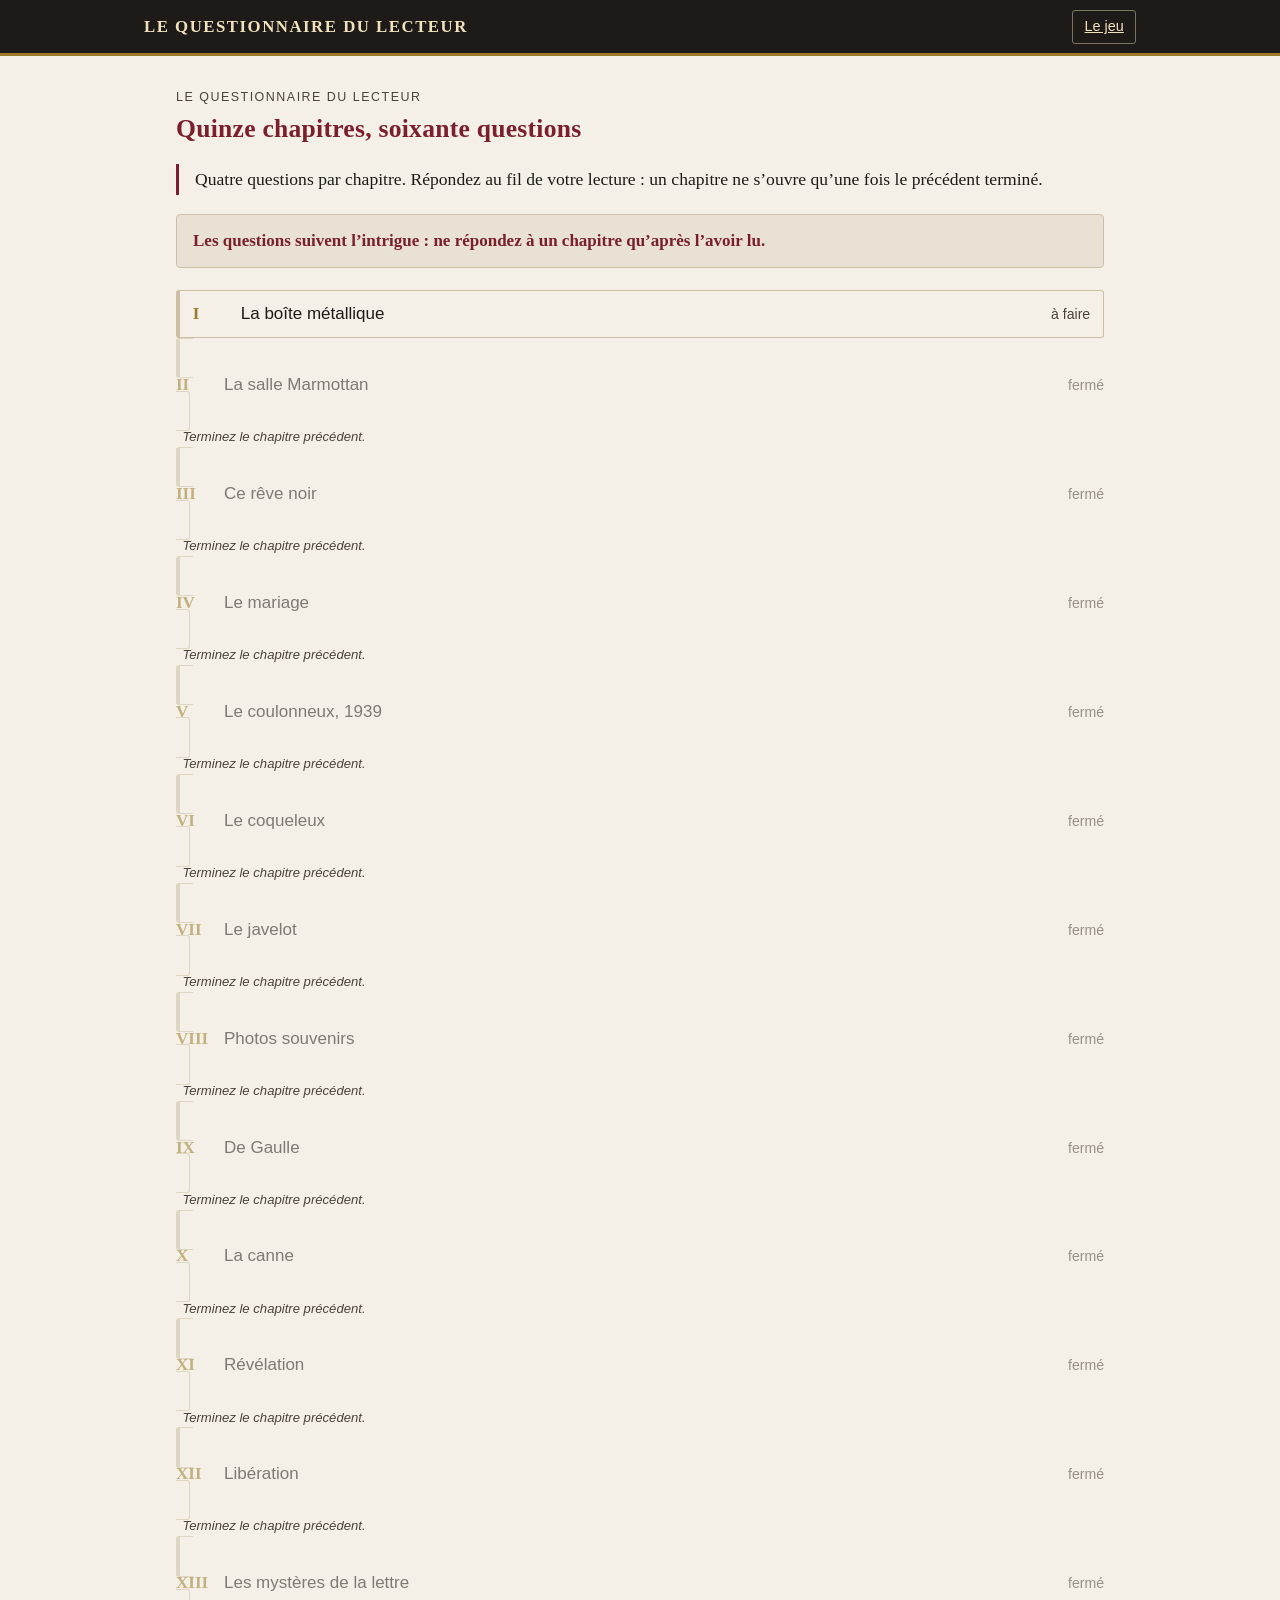
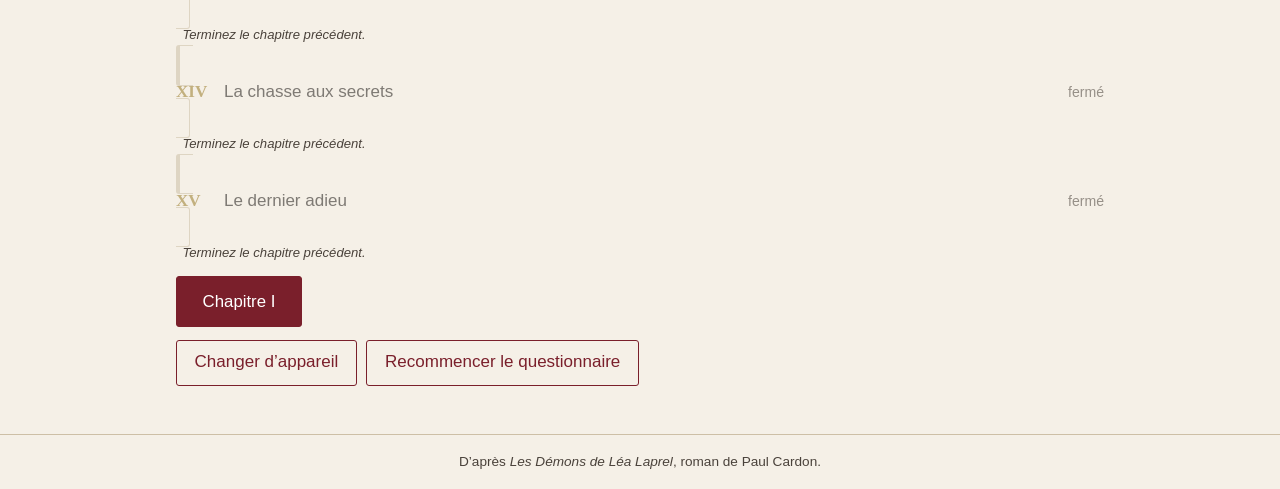
==== commit 69623e92: "L'encart des avis à la fin des trois modes, et un seul endroit pour l'écrire Il n'existait qu'à la f" ====
--- a/questionnaire.html
+++ b/questionnaire.html
@@ -52,6 +52,7 @@
   <p class="bandeau">Ce questionnaire a besoin de JavaScript. Activez-le, puis rechargez la page.</p>
 </noscript>
 
+<script src="avis.js"></script>
 <script src="questionnaire.js"></script>
 </body>
 </html>
--- a/style.css
+++ b/style.css
@@ -683,12 +683,36 @@
   border-color: rgba(227,200,106,.55); background: rgba(227,200,106,.12);
 }
 
-/* Une ligne sous les deux portes de l'accueil : elle annonce le
-   questionnaire sans se donner des airs de troisième entrée. */
-.annonce-questionnaire {
-  margin: .9rem 0 0; font-size: .92rem; color: var(--encre-douce);
-  text-align: center; font-style: italic;
-}
+/* --- L’encart des avis ------------------------------------------
+   Partagé par les trois modes : la révélation du grand public, celle
+   de la classe, et la fin du questionnaire du lecteur. Il vient
+   toujours APRÈS ce qui précède, hors de son cadre, séparé par un
+   filet — un avis ne s’échange pas contre un gain. */
+.encart-avis {
+  margin: 1.6rem 0 .6rem; padding: .9rem 1rem;
+  background: var(--carte); border: 1px solid var(--trait);
+  border-top: 3px solid var(--or); border-radius: 4px;
+}
+.encart-titre {
+  font-family: var(--serif); font-weight: 700; font-size: 1.1rem;
+  color: var(--bordeaux); margin: 0 0 .35rem;
+}
+.encart-avis p { margin: 0 0 .5rem; }
+.lien-avis {
+  display: block; margin: .3rem 0; color: var(--bordeaux);
+  font-weight: 700; text-decoration: none; min-height: 2.4rem; line-height: 2.4rem;
+}
+.lien-avis:hover { text-decoration: underline; }
+.encart-avis .petite { color: var(--encre-douce); margin-top: .6rem; }
+
+/* le filet qui le détache, et la ligne qui dit que l’avis n’a rien à
+   voir avec le jeu concours */
+.filet-avis { border: 0; border-top: 1px solid var(--trait); margin: 1.6rem 0 0; }
+.mention-avis {
+  margin: .5rem 0 0; font-size: .86rem; color: var(--encre-douce);
+  font-style: italic; text-align: center;
+}
+.encart-avis .petite { font-size: .88rem; }
 
 .avertissement-fort {
   background: #fbf1cf; border: 1px solid var(--or); border-left: 4px solid var(--bordeaux);
--- a/questionnaire.css
+++ b/questionnaire.css
@@ -104,24 +104,6 @@
 .deux-champs { display: flex; flex-wrap: wrap; gap: .6rem; margin: .6rem 0; }
 .deux-champs .champ-saisie { flex: 1 1 10rem; }
 
-/* --- l'encart des avis, après l'envoi et bien séparé --- */
-.encart-avis {
-  margin: 1.6rem 0 .6rem; padding: .9rem 1rem;
-  background: var(--carte); border: 1px solid var(--trait);
-  border-top: 3px solid var(--or); border-radius: 4px;
-}
-.encart-titre {
-  font-family: var(--serif); font-weight: 700; font-size: 1.1rem;
-  color: var(--bordeaux); margin: 0 0 .35rem;
-}
-.encart-avis p { margin: 0 0 .5rem; }
-.lien-avis {
-  display: block; margin: .3rem 0; color: var(--bordeaux);
-  font-weight: 700; text-decoration: none; min-height: 2.4rem; line-height: 2.4rem;
-}
-.lien-avis:hover { text-decoration: underline; }
-.encart-avis .petite { color: var(--encre-douce); margin-top: .6rem; }
-
 @media (max-width: 640px) {
   .sommaire-corps { flex-wrap: wrap; }
   .sommaire-etat { width: 100%; }
